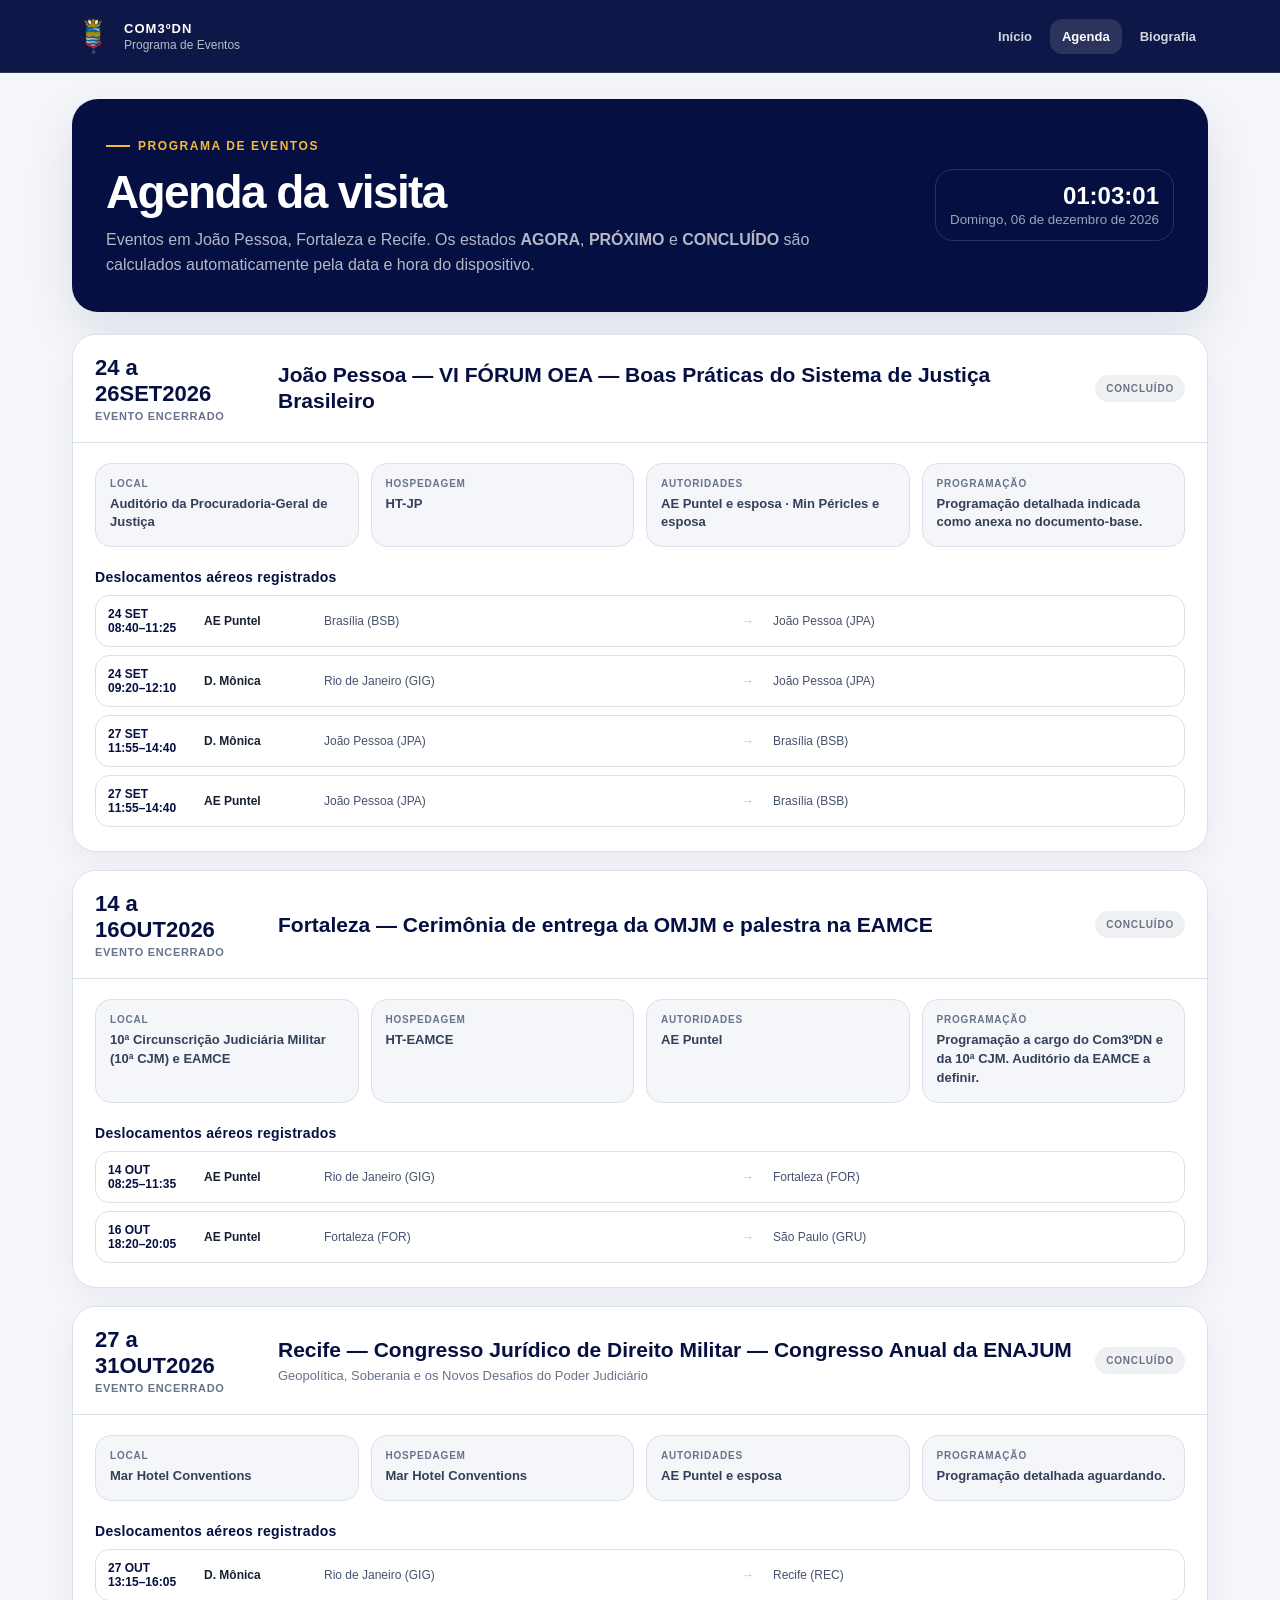
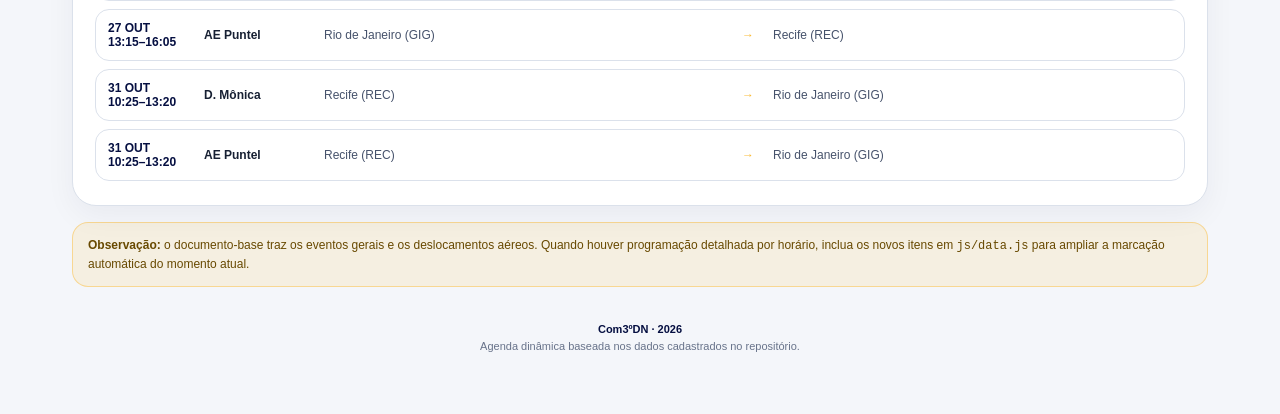
==== agenda.html @ e6db9a60 "Add files via upload" ====
<!doctype html>
<html lang="pt-BR">
<head>
  <meta charset="utf-8">
  <meta name="viewport" content="width=device-width, initial-scale=1, viewport-fit=cover">
  <meta name="theme-color" content="#050F41">
  <title>Agenda — Alte Esq Leonardo Puntel</title>
  <link rel="manifest" href="manifest.webmanifest">
  <link rel="icon" href="assets/img/marca-marinha.png">
  <link rel="stylesheet" href="css/styles.css">
</head>
<body data-page="agenda">
<a class="skip-link" href="#conteudo">Ir para o conteúdo</a>
<header class="site-header">
  <div class="header-inner">
    <div class="brand-mini"><img src="assets/img/brasao-com3dn.png" alt="Brasão do Comando do 3º Distrito Naval"><div><strong>Com3ºDN</strong><span>Programa de Eventos</span></div></div>
    <nav class="main-nav" aria-label="Navegação principal"><a href="index.html" data-nav="home">Início</a><a href="agenda.html" data-nav="agenda">Agenda</a><a href="biografia.html" data-nav="bio">Biografia</a></nav>
  </div>
</header>
<main id="conteudo" class="page-shell">
  <section class="page-title-card">
    <div><div class="eyebrow">Programa de Eventos</div><h1>Agenda da visita</h1><p>Eventos em João Pessoa, Fortaleza e Recife. Os estados <strong>AGORA</strong>, <strong>PRÓXIMO</strong> e <strong>CONCLUÍDO</strong> são calculados automaticamente pela data e hora do dispositivo.</p></div>
    <div class="mini-clock"><strong data-live-clock>--:--:--</strong><small data-live-date>--</small></div>
  </section>
  <div id="agenda-stack" class="agenda-stack"></div>
  <div class="notice"><strong>Observação:</strong> o documento-base traz os eventos gerais e os deslocamentos aéreos. Quando houver programação detalhada por horário, inclua os novos itens em <code>js/data.js</code> para ampliar a marcação automática do momento atual.</div>
  <footer class="site-footer"><strong>Com3ºDN · 2026</strong><br>Agenda dinâmica baseada nos dados cadastrados no repositório.</footer>
</main>
<script src="js/data.js"></script>
<script src="js/app.js"></script>
</body>
</html>
---- css/styles.css ----
:root {
  --navy: #050f41;
  --navy-2: #0a1a59;
  --green: #079551;
  --gold: #fab932;
  --red: #c42126;
  --bg: #f4f6fa;
  --surface: #ffffff;
  --surface-2: #eef2f8;
  --text: #172033;
  --muted: #68738a;
  --line: #dbe1eb;
  --shadow: 0 18px 48px rgba(5, 15, 65, 0.10);
  --radius: 22px;
  --header-h: 72px;
}

* { box-sizing: border-box; }
html { scroll-behavior: smooth; }
body {
  margin: 0;
  background: var(--bg);
  color: var(--text);
  font-family: Roboto, Arial, Helvetica, sans-serif;
  -webkit-font-smoothing: antialiased;
  text-rendering: optimizeLegibility;
}

img { max-width: 100%; display: block; }
a { color: inherit; }
button, a { -webkit-tap-highlight-color: transparent; }

.skip-link {
  position: absolute;
  left: -999px;
  top: 0;
  z-index: 9999;
  background: #fff;
  color: var(--navy);
  padding: 12px 18px;
}
.skip-link:focus { left: 12px; top: 12px; }

.site-header {
  position: sticky;
  top: 0;
  z-index: 50;
  min-height: var(--header-h);
  background: rgba(5, 15, 65, .96);
  backdrop-filter: blur(12px);
  color: #fff;
  border-bottom: 1px solid rgba(255,255,255,.12);
}
.header-inner {
  max-width: 1180px;
  margin: 0 auto;
  min-height: var(--header-h);
  display: flex;
  align-items: center;
  gap: 18px;
  padding: 10px 22px;
}
.brand-mini {
  display: flex;
  align-items: center;
  gap: 10px;
  min-width: 0;
}
.brand-mini img {
  width: 42px;
  height: 42px;
  object-fit: contain;
}
.brand-mini strong {
  display: block;
  font-size: 13px;
  letter-spacing: .08em;
  text-transform: uppercase;
}
.brand-mini span {
  display: block;
  color: rgba(255,255,255,.70);
  font-size: 12px;
  margin-top: 2px;
}
.main-nav {
  margin-left: auto;
  display: flex;
  gap: 6px;
  align-items: center;
}
.main-nav a {
  color: rgba(255,255,255,.82);
  text-decoration: none;
  font-weight: 700;
  font-size: 13px;
  padding: 10px 12px;
  border-radius: 12px;
}
.main-nav a:hover, .main-nav a[aria-current="page"] {
  background: rgba(255,255,255,.12);
  color: #fff;
}

.page-shell {
  max-width: 1180px;
  margin: 0 auto;
  padding: 26px 22px 60px;
}

.hero {
  overflow: hidden;
  position: relative;
  background: var(--navy);
  color: #fff;
  border-radius: 30px;
  box-shadow: var(--shadow);
  min-height: 520px;
  display: grid;
  grid-template-columns: 1.25fr .75fr;
}
.hero::before {
  content: "";
  position: absolute;
  inset: auto -120px -210px auto;
  width: 560px;
  height: 560px;
  border-radius: 50%;
  border: 90px solid rgba(250,185,50,.08);
}
.hero-copy {
  padding: 58px 48px 44px;
  display: flex;
  flex-direction: column;
  position: relative;
  z-index: 2;
}
.logo-row {
  display: flex;
  align-items: center;
  gap: 18px;
  margin-bottom: 36px;
}
.logo-row .logo-cell {
  width: 70px;
  height: 70px;
  border-radius: 18px;
  display: grid;
  place-items: center;
  background: rgba(255,255,255,.96);
  padding: 8px;
  box-shadow: inset 0 0 0 1px rgba(5,15,65,.08);
}
.logo-row img { width: 100%; height: 100%; object-fit: contain; }
.eyebrow {
  display: inline-flex;
  width: fit-content;
  align-items: center;
  gap: 8px;
  text-transform: uppercase;
  letter-spacing: .13em;
  font-size: 12px;
  font-weight: 800;
  color: var(--gold);
  margin-bottom: 12px;
}
.eyebrow::before { content: ""; width: 24px; height: 2px; background: currentColor; }
.hero h1 {
  margin: 0;
  font-size: clamp(36px, 5vw, 66px);
  line-height: .98;
  letter-spacing: -.045em;
  max-width: 770px;
}
.hero h1 small {
  display: block;
  margin-top: 14px;
  font-size: clamp(18px, 2vw, 25px);
  line-height: 1.25;
  letter-spacing: -.02em;
  color: rgba(255,255,255,.82);
  font-weight: 500;
}
.hero-role {
  margin: 24px 0 0;
  font-size: 17px;
  line-height: 1.55;
  color: rgba(255,255,255,.78);
  max-width: 660px;
}
.hero-live {
  margin-top: auto;
  padding-top: 32px;
  display: flex;
  gap: 12px;
  align-items: stretch;
  flex-wrap: wrap;
}
.live-clock {
  min-width: 195px;
  border: 1px solid rgba(255,255,255,.18);
  background: rgba(255,255,255,.08);
  border-radius: 18px;
  padding: 14px 16px;
}
.live-clock .label, .live-date .label {
  text-transform: uppercase;
  letter-spacing: .11em;
  font-size: 10px;
  font-weight: 800;
  color: rgba(255,255,255,.62);
}
.live-clock strong {
  display: block;
  font-variant-numeric: tabular-nums;
  font-size: 28px;
  margin-top: 4px;
}
.live-clock small, .live-date small {
  color: rgba(255,255,255,.66);
  font-size: 11px;
}
.live-date {
  min-width: 220px;
  flex: 1;
  border: 1px solid rgba(255,255,255,.18);
  border-radius: 18px;
  padding: 14px 16px;
}
.live-date strong { display: block; margin-top: 6px; font-size: 14px; line-height: 1.35; }

.hero-photo {
  position: relative;
  min-height: 520px;
  display: flex;
  align-items: flex-end;
  justify-content: center;
  background: linear-gradient(180deg, rgba(255,255,255,.02), rgba(255,255,255,.08));
}
.hero-photo::after {
  content: "";
  position: absolute;
  left: 0;
  right: 0;
  bottom: 0;
  height: 44%;
  background: linear-gradient(180deg, transparent, rgba(5,15,65,.42));
}
.hero-photo img {
  width: min(100%, 470px);
  max-height: 520px;
  object-fit: contain;
  object-position: bottom center;
  position: relative;
  z-index: 1;
}
.photo-caption {
  position: absolute;
  z-index: 3;
  left: 20px;
  right: 20px;
  bottom: 18px;
  padding: 12px 14px;
  border: 1px solid rgba(255,255,255,.15);
  border-radius: 14px;
  background: rgba(5,15,65,.58);
  backdrop-filter: blur(12px);
  font-size: 12px;
  color: rgba(255,255,255,.78);
}

.section { margin-top: 26px; }
.section-head {
  display: flex;
  align-items: flex-end;
  justify-content: space-between;
  gap: 18px;
  margin: 0 2px 14px;
}
.section-head h2 {
  margin: 0;
  font-size: 24px;
  letter-spacing: -.025em;
  color: var(--navy);
}
.section-head p { margin: 3px 0 0; color: var(--muted); font-size: 13px; }

.now-next-grid {
  display: grid;
  grid-template-columns: 1fr 1fr;
  gap: 16px;
}
.moment-card {
  background: var(--surface);
  border: 1px solid var(--line);
  border-radius: var(--radius);
  padding: 20px;
  box-shadow: 0 10px 30px rgba(5,15,65,.06);
  min-height: 164px;
  position: relative;
  overflow: hidden;
}
.moment-card.current { border-left: 5px solid var(--green); }
.moment-card.next { border-left: 5px solid var(--gold); }
.moment-card .moment-label {
  text-transform: uppercase;
  letter-spacing: .12em;
  font-size: 10px;
  font-weight: 900;
  color: var(--muted);
}
.moment-card.current .moment-label { color: var(--green); }
.moment-card.next .moment-label { color: #9b6900; }
.moment-card h3 { margin: 10px 0 8px; font-size: 19px; color: var(--navy); line-height: 1.25; }
.moment-card p { margin: 0; color: var(--muted); font-size: 13px; line-height: 1.5; }
.moment-card .moment-meta { margin-top: 14px; display: flex; gap: 8px; flex-wrap: wrap; }

.chip {
  display: inline-flex;
  align-items: center;
  gap: 6px;
  border-radius: 999px;
  padding: 7px 10px;
  background: var(--surface-2);
  color: #44506a;
  font-size: 11px;
  font-weight: 800;
  border: 1px solid var(--line);
}
.chip.green { background: rgba(7,149,81,.10); color: #06733f; border-color: rgba(7,149,81,.20); }
.chip.gold { background: rgba(250,185,50,.16); color: #7b5600; border-color: rgba(250,185,50,.30); }
.chip.navy { background: rgba(5,15,65,.08); color: var(--navy); border-color: rgba(5,15,65,.14); }

.event-grid {
  display: grid;
  grid-template-columns: repeat(3, minmax(0, 1fr));
  gap: 16px;
}
.event-card {
  background: var(--surface);
  border: 1px solid var(--line);
  border-radius: var(--radius);
  overflow: hidden;
  box-shadow: 0 12px 34px rgba(5,15,65,.06);
  display: flex;
  flex-direction: column;
  min-height: 390px;
}
.event-card-top {
  background: var(--navy);
  color: #fff;
  padding: 20px;
  position: relative;
}
.event-card-top::after {
  content: "";
  position: absolute;
  height: 4px;
  left: 0; right: 0; bottom: 0;
  background: var(--gold);
}
.event-card .city {
  display: flex;
  align-items: center;
  gap: 8px;
  text-transform: uppercase;
  letter-spacing: .10em;
  font-weight: 900;
  font-size: 11px;
  color: var(--gold);
}
.event-card h3 { margin: 12px 0 0; font-size: 20px; line-height: 1.25; }
.event-card-body { padding: 18px 20px 20px; display: flex; flex-direction: column; flex: 1; }
.event-card-body dl { margin: 0; display: grid; grid-template-columns: 76px 1fr; gap: 9px 10px; }
.event-card-body dt { color: var(--muted); font-size: 11px; font-weight: 800; text-transform: uppercase; letter-spacing: .06em; }
.event-card-body dd { margin: 0; font-size: 13px; line-height: 1.45; color: #344058; }
.countdown {
  margin-top: auto;
  padding-top: 18px;
  display: flex;
  align-items: center;
  justify-content: space-between;
  gap: 10px;
}
.countdown strong { font-size: 18px; color: var(--navy); }
.event-link {
  display: inline-flex;
  align-items: center;
  justify-content: center;
  padding: 9px 12px;
  border-radius: 12px;
  background: var(--navy);
  color: #fff;
  text-decoration: none;
  font-size: 12px;
  font-weight: 800;
}
.event-link:hover { background: var(--navy-2); }

.page-title-card {
  background: var(--navy);
  color: #fff;
  border-radius: 26px;
  padding: 34px 34px;
  box-shadow: var(--shadow);
  display: flex;
  align-items: center;
  justify-content: space-between;
  gap: 24px;
}
.page-title-card h1 { margin: 0; font-size: clamp(30px, 4vw, 46px); letter-spacing: -.035em; }
.page-title-card p { margin: 9px 0 0; color: rgba(255,255,255,.70); max-width: 720px; line-height: 1.55; }
.page-title-card .mini-clock {
  flex: 0 0 auto;
  min-width: 180px;
  border: 1px solid rgba(255,255,255,.15);
  border-radius: 18px;
  padding: 12px 14px;
  text-align: right;
}
.page-title-card .mini-clock strong { display: block; font-size: 24px; font-variant-numeric: tabular-nums; }
.page-title-card .mini-clock small { color: rgba(255,255,255,.62); }

.agenda-stack { display: grid; gap: 18px; margin-top: 22px; }
.agenda-card {
  background: var(--surface);
  border: 1px solid var(--line);
  border-radius: 24px;
  overflow: hidden;
  box-shadow: 0 10px 30px rgba(5,15,65,.05);
}
.agenda-card[data-state="current"] { box-shadow: 0 0 0 2px rgba(7,149,81,.20), 0 12px 34px rgba(5,15,65,.08); }
.agenda-card[data-state="next"] { box-shadow: 0 0 0 2px rgba(250,185,50,.28), 0 12px 34px rgba(5,15,65,.08); }
.agenda-head {
  display: grid;
  grid-template-columns: 165px 1fr auto;
  gap: 18px;
  align-items: center;
  padding: 20px 22px;
  background: #fff;
  border-bottom: 1px solid var(--line);
}
.agenda-date { color: var(--navy); font-weight: 900; }
.agenda-date strong { display: block; font-size: 22px; }
.agenda-date span { display: block; margin-top: 3px; color: var(--muted); font-size: 11px; font-weight: 700; text-transform: uppercase; letter-spacing: .06em; }
.agenda-title h2 { margin: 0; color: var(--navy); font-size: 21px; line-height: 1.25; }
.agenda-title p { margin: 5px 0 0; color: var(--muted); font-size: 13px; }
.status-badge {
  border-radius: 999px;
  padding: 8px 11px;
  font-size: 10px;
  font-weight: 900;
  letter-spacing: .08em;
  text-transform: uppercase;
  background: var(--surface-2);
  color: var(--muted);
  white-space: nowrap;
}
.status-badge.current { background: rgba(7,149,81,.12); color: #06733f; }
.status-badge.next { background: rgba(250,185,50,.20); color: #7b5600; }
.status-badge.done { background: #eef0f3; color: #6a7282; }
.agenda-body { padding: 20px 22px 24px; }
.info-grid {
  display: grid;
  grid-template-columns: repeat(4, minmax(0, 1fr));
  gap: 12px;
}
.info-box {
  background: var(--bg);
  border: 1px solid var(--line);
  border-radius: 16px;
  padding: 14px;
}
.info-box .k { font-size: 10px; text-transform: uppercase; letter-spacing: .08em; font-weight: 900; color: var(--muted); }
.info-box .v { margin-top: 6px; font-size: 13px; line-height: 1.45; color: #33405a; font-weight: 700; }
.subsection-title {
  margin: 22px 0 10px;
  color: var(--navy);
  font-size: 14px;
  letter-spacing: .02em;
}
.flight-list { display: grid; gap: 8px; }
.flight-row {
  display: grid;
  grid-template-columns: 86px 110px minmax(150px, 1fr) 30px minmax(150px, 1fr);
  gap: 10px;
  align-items: center;
  border: 1px solid var(--line);
  border-radius: 14px;
  padding: 11px 12px;
  background: #fff;
  font-size: 12px;
}
.flight-row time { font-weight: 900; color: var(--navy); }
.flight-row .passenger { font-weight: 800; }
.flight-row .route { color: #46526b; }
.flight-row .arrow { color: var(--gold); font-weight: 900; text-align: center; }

.bio-layout {
  display: grid;
  grid-template-columns: 310px 1fr;
  gap: 22px;
  margin-top: 22px;
  align-items: start;
}
.bio-aside {
  position: sticky;
  top: calc(var(--header-h) + 18px);
  background: var(--navy);
  color: #fff;
  border-radius: 24px;
  overflow: hidden;
  box-shadow: var(--shadow);
}
.bio-aside .portrait { background: rgba(255,255,255,.05); min-height: 320px; display:flex; align-items:flex-end; }
.bio-aside .portrait img { width: 100%; max-height: 380px; object-fit: contain; object-position: bottom; }
.bio-aside .bio-mini { padding: 18px 18px 20px; }
.bio-aside .bio-mini h2 { margin: 0; font-size: 20px; line-height: 1.2; }
.bio-aside .bio-mini p { margin: 7px 0 0; color: rgba(255,255,255,.70); font-size: 12px; line-height: 1.5; }
.bio-aside .bio-mini a { display: inline-flex; margin-top: 14px; color: var(--gold); font-size: 12px; font-weight: 800; text-decoration: none; }
.bio-main { display: grid; gap: 16px; }
.bio-card {
  background: var(--surface);
  border: 1px solid var(--line);
  border-radius: 20px;
  padding: 20px;
  box-shadow: 0 10px 28px rgba(5,15,65,.04);
}
.bio-card h2 { margin: 0 0 12px; color: var(--navy); font-size: 20px; }
.bio-card p { color: #45516a; line-height: 1.6; font-size: 13px; }
.fact-list { display: grid; grid-template-columns: 1fr 1fr; gap: 10px; }
.fact { padding: 12px 14px; border-radius: 14px; background: var(--bg); border: 1px solid var(--line); }
.fact strong { display: block; color: var(--muted); font-size: 10px; text-transform: uppercase; letter-spacing: .07em; }
.fact span { display: block; margin-top: 5px; color: #344058; font-size: 13px; line-height: 1.45; }
.timeline { display: grid; gap: 0; }
.timeline-row { display: grid; grid-template-columns: 120px 1fr; gap: 18px; padding: 9px 0; border-bottom: 1px dashed var(--line); }
.timeline-row:last-child { border-bottom: 0; }
.timeline-row time { color: var(--green); font-weight: 900; font-size: 12px; }
.timeline-row span { color: #3c4861; font-size: 13px; }
.details-card details { border-top: 1px solid var(--line); padding: 13px 0; }
.details-card details:first-of-type { border-top: 0; padding-top: 0; }
.details-card summary { cursor: pointer; list-style: none; display:flex; justify-content:space-between; gap: 14px; color: var(--navy); font-weight: 900; font-size: 14px; }
.details-card summary::-webkit-details-marker { display:none; }
.details-card summary::after { content: "+"; color: var(--gold); font-size: 22px; line-height: 16px; }
.details-card details[open] summary::after { content: "−"; }
.plain-list { margin: 12px 0 0; padding-left: 18px; columns: 2; column-gap: 30px; }
.plain-list li { break-inside: avoid; margin: 0 0 8px; color: #46526b; font-size: 12px; line-height: 1.45; }

.site-footer {
  margin-top: 34px;
  color: var(--muted);
  font-size: 11px;
  line-height: 1.55;
  text-align: center;
}
.site-footer strong { color: var(--navy); }

.notice {
  border: 1px solid rgba(250,185,50,.45);
  background: rgba(250,185,50,.12);
  color: #684900;
  border-radius: 16px;
  padding: 13px 15px;
  font-size: 12px;
  line-height: 1.5;
  margin-top: 16px;
}

@media (max-width: 980px) {
  .hero { grid-template-columns: 1fr .66fr; }
  .hero-copy { padding: 42px 34px 34px; }
  .event-grid { grid-template-columns: 1fr; }
  .event-card { min-height: 0; }
  .info-grid { grid-template-columns: 1fr 1fr; }
  .flight-row { grid-template-columns: 80px 96px minmax(130px, 1fr) 24px minmax(130px, 1fr); }
  .bio-layout { grid-template-columns: 250px 1fr; }
}

@media (max-width: 760px) {
  :root { --header-h: 64px; }
  .header-inner { padding: 8px 14px; }
  .brand-mini img { width: 38px; height: 38px; }
  .brand-mini span { display: none; }
  .brand-mini strong { font-size: 11px; }
  .main-nav { gap: 2px; }
  .main-nav a { font-size: 11px; padding: 9px 8px; }
  .page-shell { padding: 14px 12px 46px; }
  .hero { grid-template-columns: 1fr; min-height: auto; border-radius: 24px; }
  .hero-photo { min-height: 390px; order: -1; background: rgba(255,255,255,.04); }
  .hero-photo img { max-height: 390px; }
  .photo-caption { font-size: 10px; }
  .hero-copy { padding: 28px 20px 24px; }
  .logo-row { gap: 10px; margin-bottom: 24px; }
  .logo-row .logo-cell { width: 56px; height: 56px; border-radius: 14px; }
  .hero h1 { font-size: clamp(34px, 11vw, 48px); }
  .hero-role { font-size: 14px; margin-top: 18px; }
  .hero-live { padding-top: 22px; }
  .live-clock, .live-date { min-width: 0; width: 100%; }
  .now-next-grid { grid-template-columns: 1fr; }
  .section-head { align-items: flex-start; flex-direction: column; gap: 4px; }
  .page-title-card { border-radius: 22px; padding: 24px 20px; align-items: flex-start; flex-direction: column; }
  .page-title-card .mini-clock { width: 100%; text-align: left; }
  .agenda-head { grid-template-columns: 1fr auto; gap: 8px 12px; padding: 18px 16px; }
  .agenda-date { grid-column: 1 / -1; }
  .agenda-title h2 { font-size: 18px; }
  .agenda-body { padding: 16px; }
  .info-grid { grid-template-columns: 1fr; }
  .flight-row { grid-template-columns: 1fr auto; gap: 5px 10px; padding: 12px; }
  .flight-row time { grid-column: 1; }
  .flight-row .passenger { grid-column: 2; grid-row: 1; text-align: right; }
  .flight-row .route.from { grid-column: 1 / -1; }
  .flight-row .arrow { display: none; }
  .flight-row .route.to { grid-column: 1 / -1; color: var(--navy); font-weight: 800; }
  .bio-layout { grid-template-columns: 1fr; }
  .bio-aside { position: static; }
  .bio-aside .portrait { min-height: 360px; }
  .bio-aside .portrait img { max-height: 420px; }
  .fact-list { grid-template-columns: 1fr; }
  .timeline-row { grid-template-columns: 92px 1fr; gap: 12px; }
  .plain-list { columns: 1; }
}

@media (prefers-reduced-motion: reduce) {
  html { scroll-behavior: auto; }
  * { transition: none !important; animation: none !important; }
}
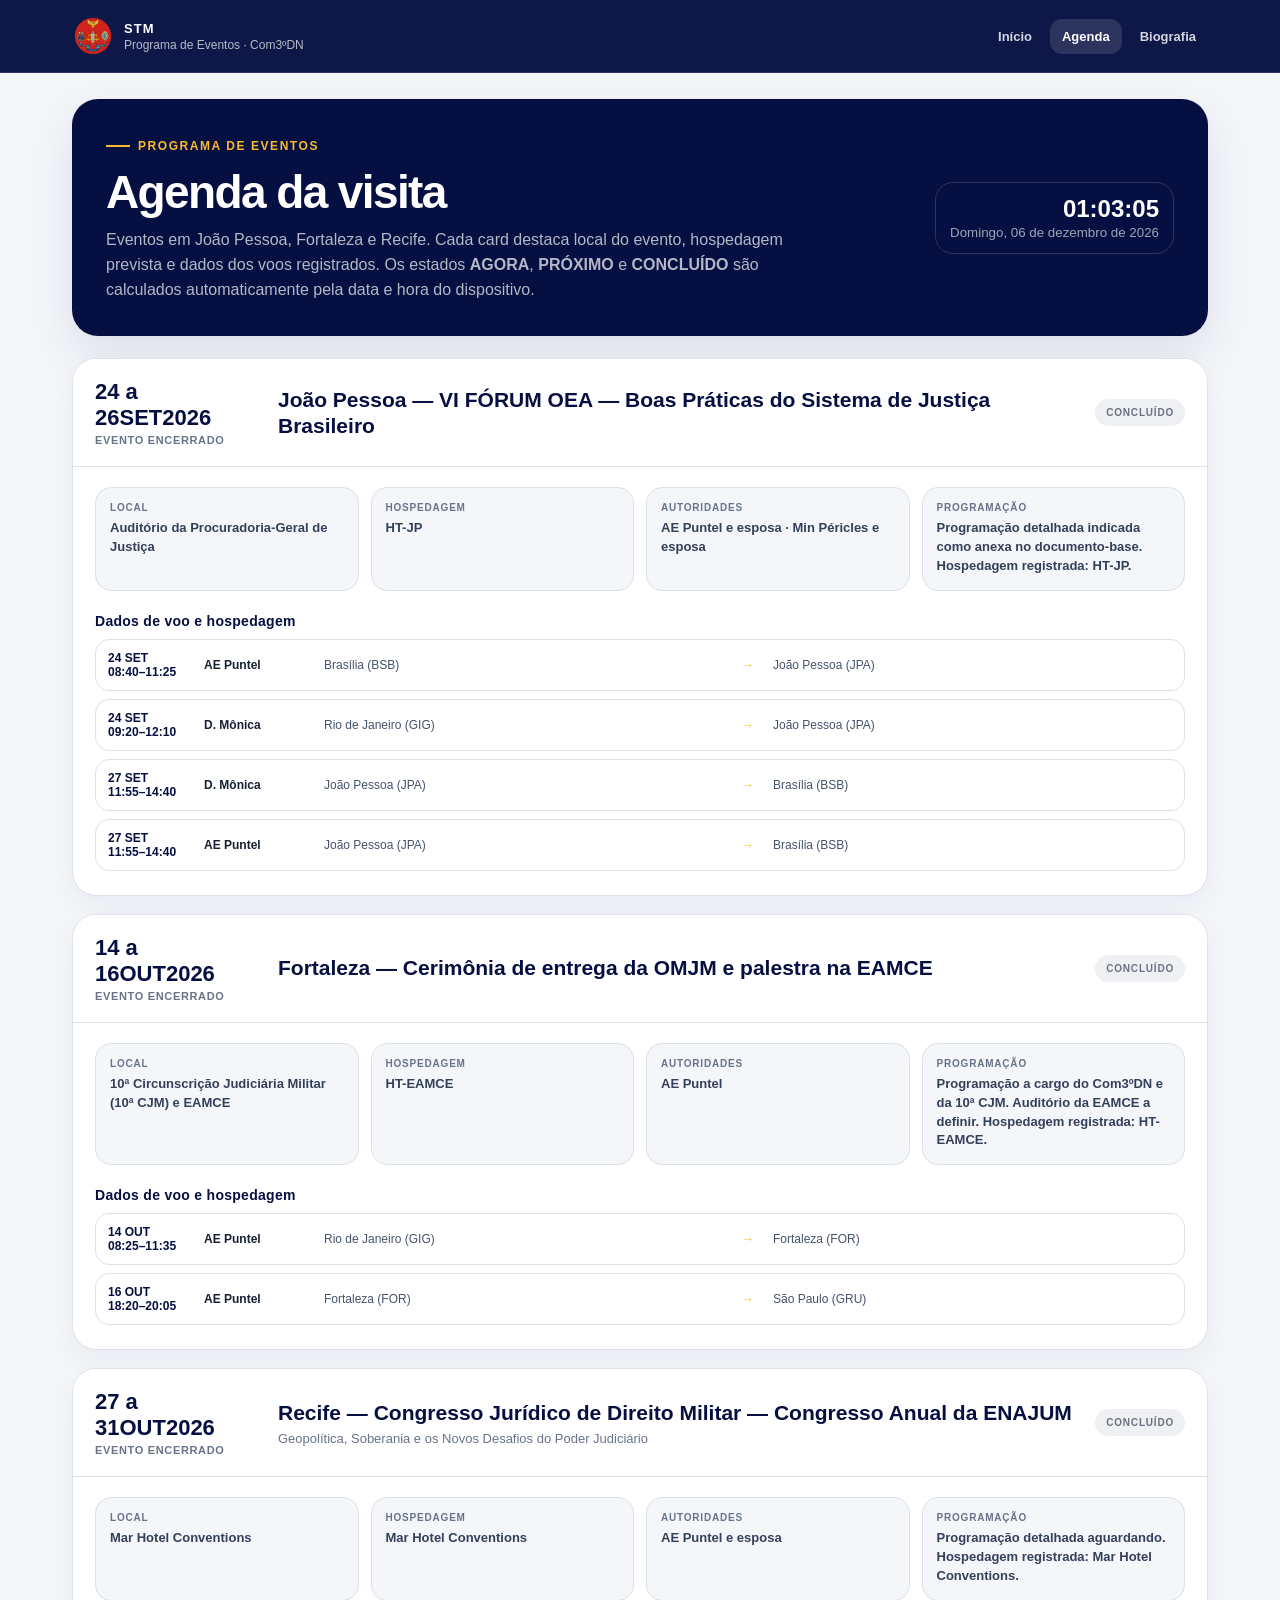
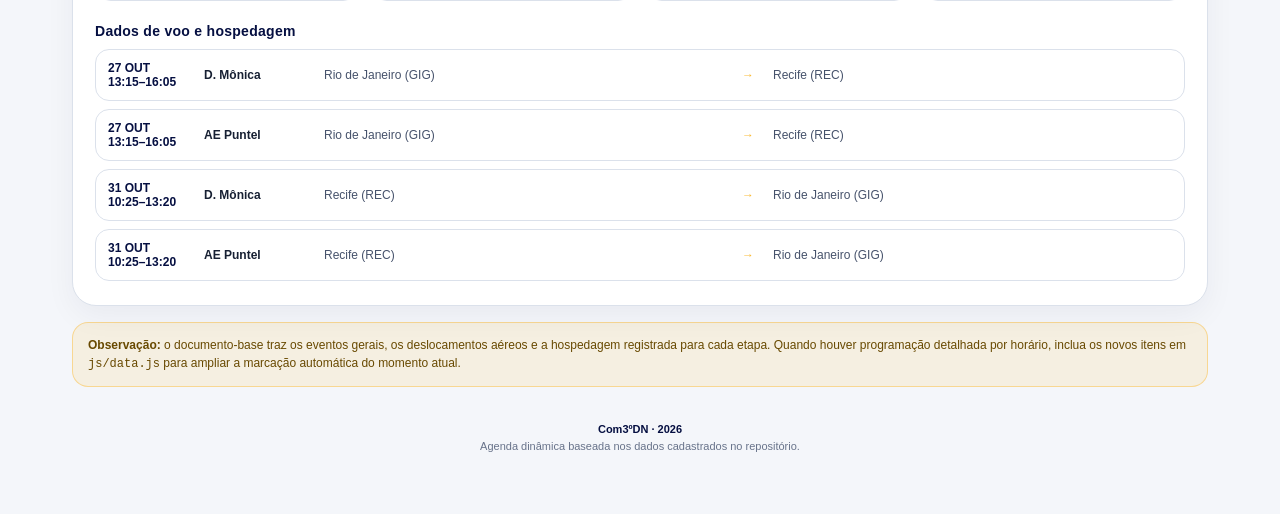
==== commit be078443: "Add files via upload" ====
--- a/agenda.html
+++ b/agenda.html
@@ -6,24 +6,24 @@
   <meta name="theme-color" content="#050F41">
   <title>Agenda — Alte Esq Leonardo Puntel</title>
   <link rel="manifest" href="manifest.webmanifest">
-  <link rel="icon" href="assets/img/marca-marinha.png">
+  <link rel="icon" href="assets/img/brasao-stm.png">
   <link rel="stylesheet" href="css/styles.css">
 </head>
 <body data-page="agenda">
 <a class="skip-link" href="#conteudo">Ir para o conteúdo</a>
 <header class="site-header">
   <div class="header-inner">
-    <div class="brand-mini"><img src="assets/img/brasao-com3dn.png" alt="Brasão do Comando do 3º Distrito Naval"><div><strong>Com3ºDN</strong><span>Programa de Eventos</span></div></div>
+    <div class="brand-mini"><img src="assets/img/brasao-stm.png" alt="Brasão do Superior Tribunal Militar"><div><strong>STM</strong><span>Programa de Eventos · Com3ºDN</span></div></div>
     <nav class="main-nav" aria-label="Navegação principal"><a href="index.html" data-nav="home">Início</a><a href="agenda.html" data-nav="agenda">Agenda</a><a href="biografia.html" data-nav="bio">Biografia</a></nav>
   </div>
 </header>
 <main id="conteudo" class="page-shell">
   <section class="page-title-card">
-    <div><div class="eyebrow">Programa de Eventos</div><h1>Agenda da visita</h1><p>Eventos em João Pessoa, Fortaleza e Recife. Os estados <strong>AGORA</strong>, <strong>PRÓXIMO</strong> e <strong>CONCLUÍDO</strong> são calculados automaticamente pela data e hora do dispositivo.</p></div>
+    <div><div class="eyebrow">Programa de Eventos</div><h1>Agenda da visita</h1><p>Eventos em João Pessoa, Fortaleza e Recife. Cada card destaca local do evento, hospedagem prevista e dados dos voos registrados. Os estados <strong>AGORA</strong>, <strong>PRÓXIMO</strong> e <strong>CONCLUÍDO</strong> são calculados automaticamente pela data e hora do dispositivo.</p></div>
     <div class="mini-clock"><strong data-live-clock>--:--:--</strong><small data-live-date>--</small></div>
   </section>
   <div id="agenda-stack" class="agenda-stack"></div>
-  <div class="notice"><strong>Observação:</strong> o documento-base traz os eventos gerais e os deslocamentos aéreos. Quando houver programação detalhada por horário, inclua os novos itens em <code>js/data.js</code> para ampliar a marcação automática do momento atual.</div>
+  <div class="notice"><strong>Observação:</strong> o documento-base traz os eventos gerais, os deslocamentos aéreos e a hospedagem registrada para cada etapa. Quando houver programação detalhada por horário, inclua os novos itens em <code>js/data.js</code> para ampliar a marcação automática do momento atual.</div>
   <footer class="site-footer"><strong>Com3ºDN · 2026</strong><br>Agenda dinâmica baseada nos dados cadastrados no repositório.</footer>
 </main>
 <script src="js/data.js"></script>
--- a/css/styles.css
+++ b/css/styles.css
@@ -142,14 +142,12 @@
   margin-bottom: 36px;
 }
 .logo-row .logo-cell {
-  width: 70px;
-  height: 70px;
-  border-radius: 18px;
+  width: 78px;
+  height: 78px;
   display: grid;
   place-items: center;
-  background: rgba(255,255,255,.96);
-  padding: 8px;
-  box-shadow: inset 0 0 0 1px rgba(5,15,65,.08);
+  background: transparent;
+  padding: 0;
 }
 .logo-row img { width: 100%; height: 100%; object-fit: contain; }
 .eyebrow {
@@ -374,6 +372,11 @@
 .event-card-body dl { margin: 0; display: grid; grid-template-columns: 76px 1fr; gap: 9px 10px; }
 .event-card-body dt { color: var(--muted); font-size: 11px; font-weight: 800; text-transform: uppercase; letter-spacing: .06em; }
 .event-card-body dd { margin: 0; font-size: 13px; line-height: 1.45; color: #344058; }
+.event-card-flights { margin-top: 14px; }
+.event-card-flights strong { display:block; font-size:11px; text-transform:uppercase; letter-spacing:.07em; color:var(--muted); margin-bottom:8px; }
+.event-card-flights ul { list-style:none; margin:0; padding:0; display:grid; gap:7px; }
+.event-card-flights li { font-size:12px; line-height:1.45; color:#33405a; background:var(--bg); border:1px solid var(--line); border-radius:12px; padding:8px 10px; }
+.event-card-flights li b { color: var(--navy); }
 .countdown {
   margin-top: auto;
   padding-top: 18px;
@@ -591,7 +594,7 @@
   .photo-caption { font-size: 10px; }
   .hero-copy { padding: 28px 20px 24px; }
   .logo-row { gap: 10px; margin-bottom: 24px; }
-  .logo-row .logo-cell { width: 56px; height: 56px; border-radius: 14px; }
+  .logo-row .logo-cell { width: 56px; height: 56px; }
   .hero h1 { font-size: clamp(34px, 11vw, 48px); }
   .hero-role { font-size: 14px; margin-top: 18px; }
   .hero-live { padding-top: 22px; }
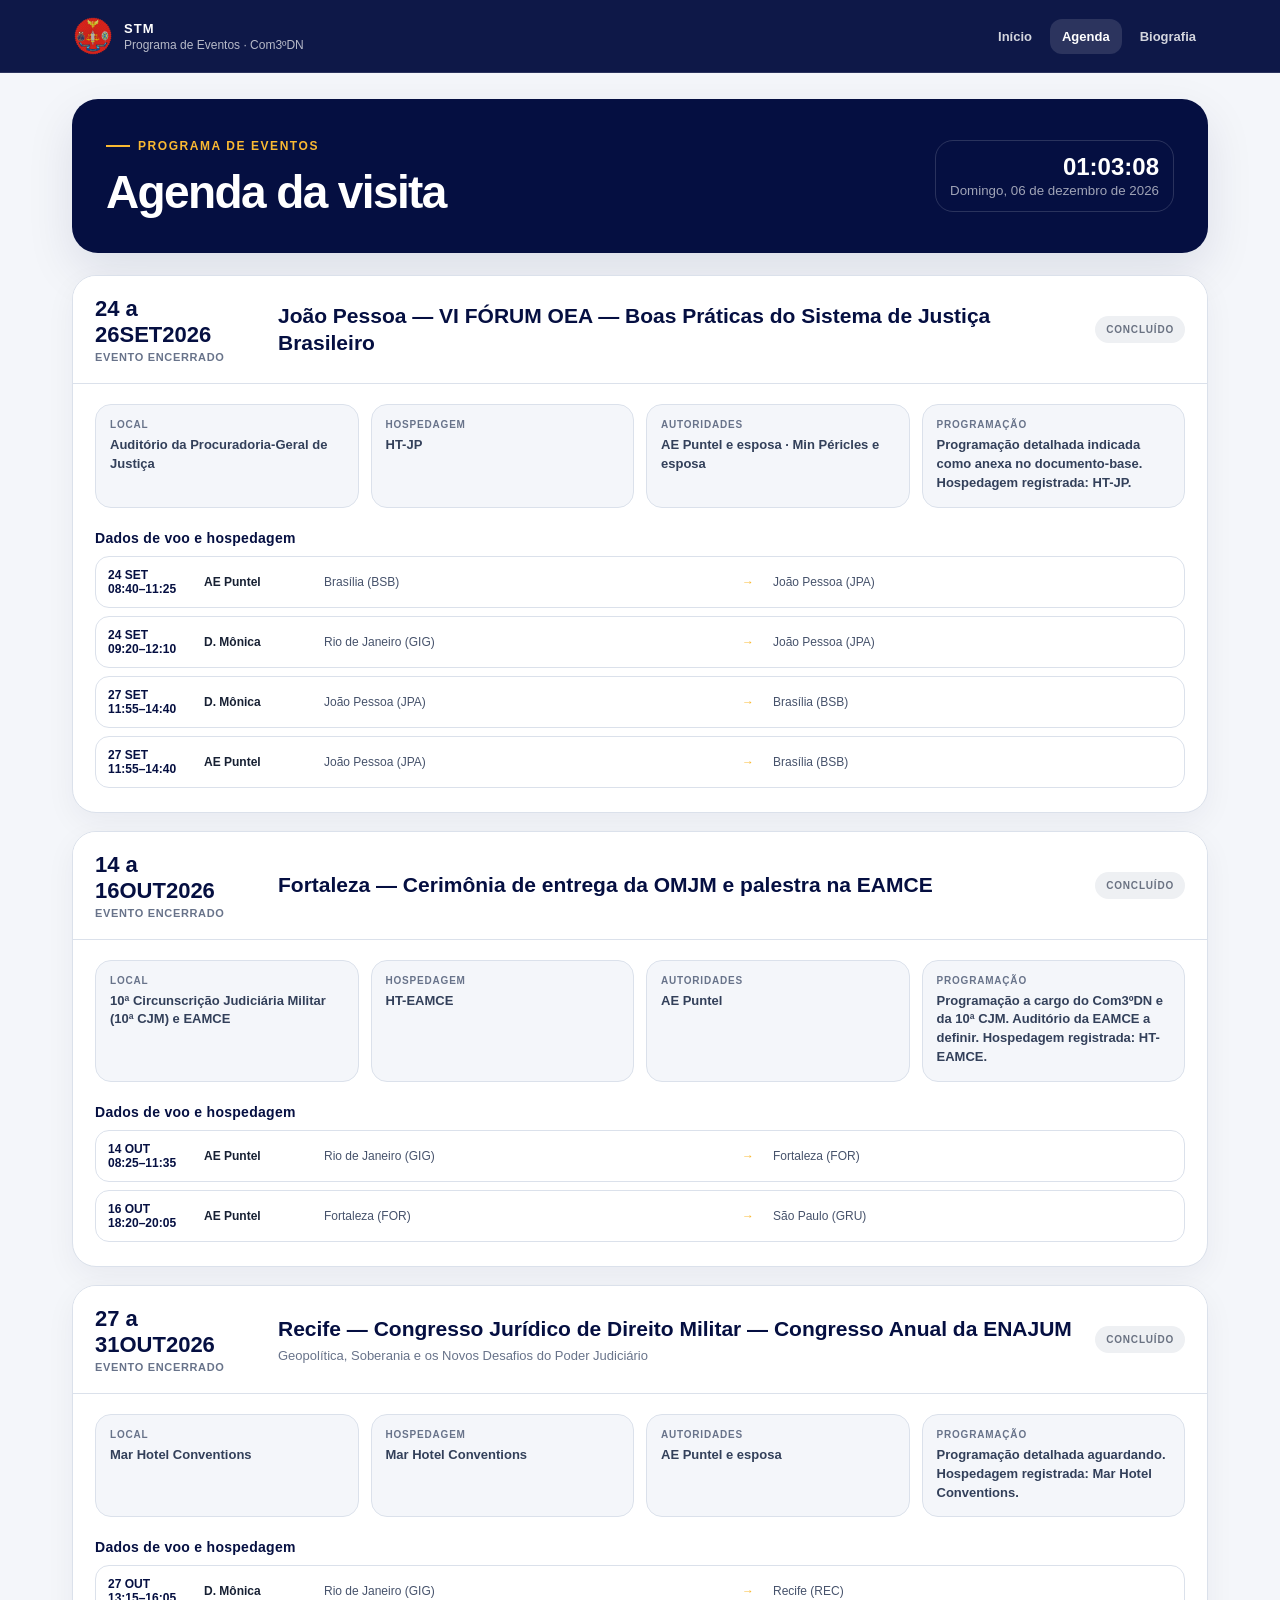
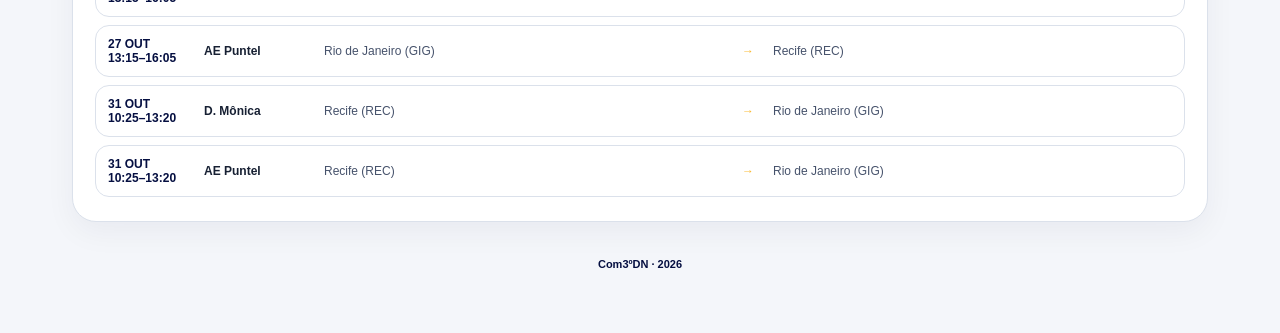
==== commit 84a3a30a: "Add files via upload" ====
--- a/agenda.html
+++ b/agenda.html
@@ -18,13 +18,12 @@
   </div>
 </header>
 <main id="conteudo" class="page-shell">
-  <section class="page-title-card">
-    <div><div class="eyebrow">Programa de Eventos</div><h1>Agenda da visita</h1><p>Eventos em João Pessoa, Fortaleza e Recife. Cada card destaca local do evento, hospedagem prevista e dados dos voos registrados. Os estados <strong>AGORA</strong>, <strong>PRÓXIMO</strong> e <strong>CONCLUÍDO</strong> são calculados automaticamente pela data e hora do dispositivo.</p></div>
+  <section class="page-title-card page-title-card-simple">
+    <div><div class="eyebrow">Programa de Eventos</div><h1>Agenda da visita</h1></div>
     <div class="mini-clock"><strong data-live-clock>--:--:--</strong><small data-live-date>--</small></div>
   </section>
   <div id="agenda-stack" class="agenda-stack"></div>
-  <div class="notice"><strong>Observação:</strong> o documento-base traz os eventos gerais, os deslocamentos aéreos e a hospedagem registrada para cada etapa. Quando houver programação detalhada por horário, inclua os novos itens em <code>js/data.js</code> para ampliar a marcação automática do momento atual.</div>
-  <footer class="site-footer"><strong>Com3ºDN · 2026</strong><br>Agenda dinâmica baseada nos dados cadastrados no repositório.</footer>
+  <footer class="site-footer"><strong>Com3ºDN · 2026</strong></footer>
 </main>
 <script src="js/data.js"></script>
 <script src="js/app.js"></script>
--- a/css/styles.css
+++ b/css/styles.css
@@ -149,7 +149,42 @@
   background: transparent;
   padding: 0;
 }
-.logo-row img { width: 100%; height: 100%; object-fit: contain; }
+.logo-row img { width: 100%; height: 100%; object-fit: contain; transform-origin: center; }
+.logo-row .logo-stm { transform: scale(.98); }
+.logo-row .logo-mb { transform: scale(.98); }
+.logo-row .logo-com3dn { transform: scale(1.75); }
+.hero-menu {
+  display: none;
+  grid-template-columns: repeat(2, minmax(0, 1fr));
+  gap: 10px;
+  margin-top: 20px;
+}
+.hero-menu-item {
+  min-height: 86px;
+  display: flex;
+  flex-direction: column;
+  justify-content: center;
+  gap: 3px;
+  padding: 13px 14px;
+  border: 1px solid rgba(255,255,255,.16);
+  border-radius: 16px;
+  background: rgba(255,255,255,.07);
+  text-decoration: none;
+  color: #fff;
+}
+.hero-menu-item:active { background: rgba(255,255,255,.14); }
+.hero-menu-kicker {
+  color: var(--gold);
+  text-transform: uppercase;
+  letter-spacing: .10em;
+  font-size: 9px;
+  font-weight: 900;
+}
+.hero-menu-item strong { font-size: 16px; line-height: 1.15; }
+.hero-menu-item small { color: rgba(255,255,255,.62); font-size: 10px; line-height: 1.3; }
+.hero-identity { display: block; }
+.hero-heading { min-width: 0; }
+.hero-mobile-photo { display: none; }
 .eyebrow {
   display: inline-flex;
   width: fit-content;
@@ -163,6 +198,9 @@
   margin-bottom: 12px;
 }
 .eyebrow::before { content: ""; width: 24px; height: 2px; background: currentColor; }
+.hero h1 .rank-line,
+.hero h1 .name-line { display: block; }
+.hero h1 .name-line { margin-top: 2px; }
 .hero h1 {
   margin: 0;
   font-size: clamp(36px, 5vw, 66px);
@@ -570,8 +608,6 @@
 }
 
 @media (max-width: 980px) {
-  .hero { grid-template-columns: 1fr .66fr; }
-  .hero-copy { padding: 42px 34px 34px; }
   .event-grid { grid-template-columns: 1fr; }
   .event-card { min-height: 0; }
   .info-grid { grid-template-columns: 1fr 1fr; }
@@ -579,27 +615,100 @@
   .bio-layout { grid-template-columns: 250px 1fr; }
 }
 
+/* Mobile/tablet-first: a primeira dobra privilegia identidade, título e menu. */
+@media (max-width: 900px) {
+  .page-shell { padding-top: 16px; }
+  .hero {
+    grid-template-columns: 1fr;
+    min-height: auto;
+    border-radius: 26px;
+  }
+  .hero-copy {
+    order: 1;
+    padding: 28px 26px 26px;
+  }
+  .hero-photo { display: none; }
+  .photo-caption { display: none; }
+  .hero-identity {
+    display: grid;
+    grid-template-columns: minmax(0, 1fr) minmax(150px, 31%);
+    align-items: end;
+    gap: 18px;
+  }
+  .hero-mobile-photo {
+    display: flex;
+    align-items: flex-end;
+    justify-content: center;
+    align-self: stretch;
+    min-height: 205px;
+    overflow: hidden;
+    border-radius: 20px;
+    background: rgba(255,255,255,.045);
+    border: 1px solid rgba(255,255,255,.10);
+  }
+  .hero-mobile-photo img {
+    width: 100%;
+    height: 100%;
+    max-height: 245px;
+    object-fit: contain;
+    object-position: bottom center;
+  }
+  .logo-row {
+    justify-content: center;
+    gap: 18px;
+    margin-bottom: 22px;
+  }
+  .logo-row .logo-cell { width: 66px; height: 66px; }
+  .logo-row .logo-com3dn { transform: scale(1.80); }
+  .hero-menu { display: grid; }
+  .hero h1 { max-width: 760px; font-size: clamp(30px, 5.8vw, 43px); line-height: 1.02; }
+  .hero h1 small { font-size: clamp(15px, 2.3vw, 20px); margin-top: 10px; }
+  .hero-live { margin-top: 20px; padding-top: 0; }
+}
+
 @media (max-width: 760px) {
-  :root { --header-h: 64px; }
-  .header-inner { padding: 8px 14px; }
+  :root { --header-h: 62px; }
+  .header-inner { padding: 7px 12px; gap: 8px; }
   .brand-mini img { width: 38px; height: 38px; }
   .brand-mini span { display: none; }
-  .brand-mini strong { font-size: 11px; }
-  .main-nav { gap: 2px; }
-  .main-nav a { font-size: 11px; padding: 9px 8px; }
-  .page-shell { padding: 14px 12px 46px; }
-  .hero { grid-template-columns: 1fr; min-height: auto; border-radius: 24px; }
-  .hero-photo { min-height: 390px; order: -1; background: rgba(255,255,255,.04); }
-  .hero-photo img { max-height: 390px; }
-  .photo-caption { font-size: 10px; }
-  .hero-copy { padding: 28px 20px 24px; }
-  .logo-row { gap: 10px; margin-bottom: 24px; }
-  .logo-row .logo-cell { width: 56px; height: 56px; }
-  .hero h1 { font-size: clamp(34px, 11vw, 48px); }
-  .hero-role { font-size: 14px; margin-top: 18px; }
-  .hero-live { padding-top: 22px; }
-  .live-clock, .live-date { min-width: 0; width: 100%; }
+  .brand-mini strong { font-size: 12px; }
+  .main-nav { gap: 1px; }
+  .main-nav a { font-size: 10.5px; padding: 9px 8px; }
+  .page-shell { padding: 10px 10px 44px; }
+  .hero { border-radius: 22px; }
+  .hero-copy { padding: 24px 18px 22px; }
+  .logo-row { gap: 14px; margin-bottom: 20px; }
+  .logo-row .logo-cell { width: 58px; height: 58px; }
+  .logo-row .logo-com3dn { transform: scale(1.82); }
+  .eyebrow { font-size: 10px; margin-bottom: 9px; }
+  .eyebrow::before { width: 20px; }
+  .hero-identity {
+    grid-template-columns: minmax(0, 1fr) minmax(112px, 34%);
+    gap: 12px;
+    align-items: end;
+  }
+  .hero-mobile-photo { min-height: 176px; border-radius: 16px; }
+  .hero-mobile-photo img { max-height: 205px; }
+  .hero h1 { font-size: clamp(25px, 7.2vw, 34px); line-height: 1.03; letter-spacing: -.035em; }
+  .hero h1 small { font-size: 14px; margin-top: 8px; line-height: 1.25; }
+  .hero-role {
+    margin-top: 14px;
+    font-size: 12.5px;
+    line-height: 1.5;
+    display: -webkit-box;
+    -webkit-line-clamp: 3;
+    -webkit-box-orient: vertical;
+    overflow: hidden;
+  }
+  .hero-menu { gap: 8px; margin-top: 17px; }
+  .hero-menu-item { min-height: 80px; padding: 11px 12px; border-radius: 14px; }
+  .hero-menu-item strong { font-size: 15px; }
+  .hero-menu-item small { font-size: 9.5px; }
+  .hero-live { gap: 8px; margin-top: 16px; }
+  .live-clock, .live-date { min-width: 0; width: 100%; padding: 12px 13px; border-radius: 14px; }
+  .live-clock strong { font-size: 24px; }
   .now-next-grid { grid-template-columns: 1fr; }
+  .section { margin-top: 20px; }
   .section-head { align-items: flex-start; flex-direction: column; gap: 4px; }
   .page-title-card { border-radius: 22px; padding: 24px 20px; align-items: flex-start; flex-direction: column; }
   .page-title-card .mini-clock { width: 100%; text-align: left; }
@@ -616,14 +725,617 @@
   .flight-row .route.to { grid-column: 1 / -1; color: var(--navy); font-weight: 800; }
   .bio-layout { grid-template-columns: 1fr; }
   .bio-aside { position: static; }
-  .bio-aside .portrait { min-height: 360px; }
-  .bio-aside .portrait img { max-height: 420px; }
+  .bio-aside .portrait { min-height: 300px; }
+  .bio-aside .portrait img { max-height: 350px; }
   .fact-list { grid-template-columns: 1fr; }
   .timeline-row { grid-template-columns: 92px 1fr; gap: 12px; }
   .plain-list { columns: 1; }
 }
 
+@media (max-width: 390px) {
+  .header-inner { padding-inline: 9px; }
+  .main-nav a { padding-inline: 6px; }
+  .logo-row { gap: 11px; }
+  .logo-row .logo-cell { width: 54px; height: 54px; }
+  .hero-menu { grid-template-columns: 1fr 1fr; }
+  .hero-menu-item { min-height: 76px; }
+  .hero-identity { grid-template-columns: minmax(0, 1fr) 116px; gap: 10px; }
+  .hero-mobile-photo { min-height: 164px; }
+  .hero-mobile-photo img { max-height: 190px; }
+  .hero h1 { font-size: clamp(24px, 7vw, 29px); }
+  .hero h1 small { font-size: 12.5px; }
+}
+
+
+/* v5 — HOME mobile/tablet: primeira dobra limpa, com menu como elemento principal. */
+@media (max-width: 900px) {
+  body[data-page="home"] .page-shell {
+    padding: 10px 10px 44px;
+  }
+  body[data-page="home"] .hero {
+    border-radius: 22px;
+    min-height: auto;
+  }
+  body[data-page="home"] .hero-copy {
+    padding: 20px 18px 20px;
+  }
+  body[data-page="home"] .logo-row {
+    justify-content: flex-start;
+    gap: 15px;
+    margin-bottom: 16px;
+    min-height: 60px;
+  }
+  body[data-page="home"] .logo-row .logo-cell {
+    width: 56px;
+    height: 56px;
+  }
+  body[data-page="home"] .logo-row .logo-com3dn {
+    transform: scale(1.82);
+  }
+  body[data-page="home"] .hero-identity {
+    display: grid;
+    grid-template-columns: minmax(0, 1fr) 118px;
+    align-items: center;
+    gap: 12px;
+  }
+  body[data-page="home"] .hero-heading {
+    align-self: center;
+  }
+  body[data-page="home"] .eyebrow {
+    font-size: 9px;
+    margin-bottom: 7px;
+    letter-spacing: .11em;
+  }
+  body[data-page="home"] .eyebrow::before { width: 18px; }
+  body[data-page="home"] .hero h1 {
+    font-size: 25px;
+    line-height: 1.02;
+    letter-spacing: -.035em;
+    max-width: none;
+  }
+  body[data-page="home"] .hero h1 .rank-line {
+    font-size: .82em;
+    font-weight: 680;
+    color: rgba(255,255,255,.90);
+    letter-spacing: -.025em;
+  }
+  body[data-page="home"] .hero h1 .name-line {
+    margin-top: 4px;
+    font-size: 1em;
+    font-weight: 800;
+  }
+  body[data-page="home"] .hero h1 small {
+    margin-top: 8px;
+    font-size: 12.5px;
+    line-height: 1.25;
+    color: rgba(255,255,255,.72);
+  }
+  body[data-page="home"] .hero-mobile-photo {
+    display: flex;
+    width: 118px;
+    height: 148px;
+    min-height: 0;
+    align-items: flex-end;
+    justify-content: center;
+    overflow: visible;
+    border: 0;
+    border-radius: 0;
+    background: transparent;
+  }
+  body[data-page="home"] .hero-mobile-photo img {
+    width: 100%;
+    height: 100%;
+    max-height: 148px;
+    object-fit: contain;
+    object-position: bottom center;
+  }
+  body[data-page="home"] .hero-role,
+  body[data-page="home"] .hero-live {
+    display: none;
+  }
+  body[data-page="home"] .hero-menu {
+    display: grid;
+    grid-template-columns: repeat(2, minmax(0, 1fr));
+    gap: 9px;
+    margin-top: 16px;
+  }
+  body[data-page="home"] .hero-menu-item {
+    min-height: 78px;
+    padding: 12px 13px;
+    border-radius: 14px;
+    background: rgba(255,255,255,.08);
+  }
+  body[data-page="home"] .hero-menu-item strong { font-size: 15px; }
+  body[data-page="home"] .hero-menu-item small { font-size: 9.5px; }
+  body[data-page="home"] .section:first-of-type { margin-top: 18px; }
+}
+
+@media (max-width: 760px) {
+  body[data-page="home"] .site-header { min-height: 58px; }
+  body[data-page="home"] .header-inner { min-height: 58px; }
+  body[data-page="home"] .main-nav { display: none; }
+  body[data-page="home"] .brand-mini img { width: 36px; height: 36px; }
+  body[data-page="home"] .brand-mini strong { font-size: 12px; }
+  body[data-page="home"] .hero-copy { padding: 18px 16px 18px; }
+  body[data-page="home"] .logo-row {
+    gap: 12px;
+    margin-bottom: 14px;
+  }
+  body[data-page="home"] .logo-row .logo-cell { width: 52px; height: 52px; }
+  body[data-page="home"] .hero-identity {
+    grid-template-columns: minmax(0, 1fr) 106px;
+    gap: 10px;
+  }
+  body[data-page="home"] .hero-mobile-photo {
+    width: 106px;
+    height: 134px;
+  }
+  body[data-page="home"] .hero-mobile-photo img { max-height: 134px; }
+  body[data-page="home"] .hero h1 { font-size: 23px; }
+  body[data-page="home"] .hero h1 small { font-size: 11.5px; }
+  body[data-page="home"] .hero-menu { margin-top: 14px; gap: 8px; }
+  body[data-page="home"] .hero-menu-item { min-height: 72px; padding: 10px 11px; }
+  body[data-page="home"] .hero-menu-kicker { font-size: 8px; }
+  body[data-page="home"] .hero-menu-item strong { font-size: 14px; }
+  body[data-page="home"] .hero-menu-item small { font-size: 9px; }
+}
+
+@media (max-width: 390px) {
+  body[data-page="home"] .hero-identity {
+    grid-template-columns: minmax(0, 1fr) 96px;
+    gap: 8px;
+  }
+  body[data-page="home"] .hero-mobile-photo {
+    width: 96px;
+    height: 122px;
+  }
+  body[data-page="home"] .hero-mobile-photo img { max-height: 122px; }
+  body[data-page="home"] .hero h1 { font-size: 21.5px; }
+  body[data-page="home"] .hero h1 small { font-size: 10.8px; }
+  body[data-page="home"] .logo-row .logo-cell { width: 49px; height: 49px; }
+}
+
 @media (prefers-reduced-motion: reduce) {
   html { scroll-behavior: auto; }
   * { transition: none !important; animation: none !important; }
 }
+
+/* =========================================================
+   HOME — LAYOUT MOBILE/TABLET INSPIRADO NO PROGRAMA VAlte BELARMINO
+   ========================================================= */
+.landing-page {
+  min-height: 100dvh;
+  background:
+    radial-gradient(circle at 16% 10%, rgba(250,185,50,.10), transparent 23rem),
+    radial-gradient(circle at 88% 8%, rgba(7,149,81,.08), transparent 22rem),
+    linear-gradient(180deg, var(--navy) 0 61%, var(--bg) 61% 100%);
+}
+.landing-shell {
+  max-width: 960px;
+  margin: 0 auto;
+  padding: 0 12px calc(24px + env(safe-area-inset-bottom));
+}
+.landing-hero {
+  color: #fff;
+  padding: calc(18px + env(safe-area-inset-top)) 4px 24px;
+}
+.landing-logos {
+  display: flex;
+  align-items: center;
+  justify-content: center;
+  gap: 17px;
+  margin-bottom: 22px;
+  min-height: 68px;
+}
+.landing-logo-cell {
+  width: 58px;
+  height: 58px;
+  display: grid;
+  place-items: center;
+  overflow: visible;
+}
+.landing-logo-cell img {
+  width: 100%;
+  height: 100%;
+  object-fit: contain;
+  transform-origin: center;
+}
+/* +20% em relação ao ajuste anterior do Com3ºDN */
+.landing-logo-cell .landing-logo-com3dn { transform: scale(2.18); }
+.landing-kicker {
+  color: var(--gold);
+  text-transform: uppercase;
+  letter-spacing: .15em;
+  font-size: .64rem;
+  font-weight: 900;
+  margin-bottom: 7px;
+}
+.landing-kicker::before {
+  content: "";
+  display: inline-block;
+  width: 24px;
+  height: 2px;
+  background: currentColor;
+  vertical-align: middle;
+  margin-right: 8px;
+}
+.landing-hero h1 {
+  margin: 0;
+  font-size: clamp(2rem, 8.5vw, 3.1rem);
+  line-height: .98;
+  letter-spacing: -.045em;
+}
+.landing-authority-row {
+  margin-top: 18px;
+  display: grid;
+  grid-template-columns: minmax(0, 1fr) 96px;
+  gap: 14px;
+  align-items: center;
+}
+.landing-authority-copy {
+  min-width: 0;
+  display: flex;
+  flex-direction: column;
+  gap: 5px;
+}
+.landing-authority-copy strong {
+  font-size: clamp(1.18rem, 5.2vw, 1.6rem);
+  line-height: 1.06;
+  letter-spacing: -.025em;
+}
+.landing-authority-copy span {
+  color: rgba(255,255,255,.82);
+  font-size: .88rem;
+  line-height: 1.3;
+}
+.landing-authority-copy small {
+  color: rgba(255,255,255,.58);
+  font-size: .67rem;
+  line-height: 1.35;
+}
+.landing-portrait {
+  width: 96px;
+  height: 132px;
+  justify-self: end;
+  overflow: hidden;
+  border-radius: 15px 15px 8px 8px;
+  border: 2px solid rgba(255,255,255,.16);
+  background: rgba(255,255,255,.04);
+  box-shadow: 0 12px 26px rgba(0,0,0,.20);
+}
+.landing-portrait img {
+  width: 100%;
+  height: 100%;
+  object-fit: contain;
+  object-position: bottom center;
+}
+.landing-actions { padding: 0 0 10px; }
+.landing-card {
+  background: #fff;
+  border: 1px solid rgba(5,15,65,.07);
+  border-radius: 19px;
+  box-shadow: 0 10px 28px rgba(5,15,65,.10);
+  padding: 15px;
+}
+.landing-card-head {
+  display: flex;
+  align-items: flex-end;
+  justify-content: space-between;
+  gap: 10px;
+  margin-bottom: 12px;
+}
+.landing-card-kicker {
+  display: block;
+  color: var(--green);
+  text-transform: uppercase;
+  letter-spacing: .11em;
+  font-size: .59rem;
+  font-weight: 900;
+  margin-bottom: 3px;
+}
+.landing-card h2 {
+  margin: 0;
+  color: var(--navy);
+  font-size: 1.08rem;
+  line-height: 1.15;
+}
+.landing-agenda-all {
+  flex: 0 0 auto;
+  color: var(--navy);
+  background: #eef1f8;
+  border: 1px solid rgba(5,15,65,.08);
+  border-radius: 10px;
+  padding: 7px 9px;
+  font-size: .67rem;
+  font-weight: 900;
+  text-decoration: none;
+}
+.landing-grid { display: grid; gap: 8px; }
+.landing-button {
+  min-height: 72px;
+  display: grid;
+  grid-template-columns: 64px minmax(0, 1fr) auto;
+  gap: 10px;
+  align-items: center;
+  padding: 10px 11px;
+  border: 1px solid var(--line);
+  border-radius: 14px;
+  background: #fafbfd;
+  text-decoration: none;
+  color: var(--text);
+}
+.landing-button:active { background: #eef2f7; }
+.landing-date {
+  color: var(--navy);
+  font-size: 1rem;
+  line-height: .92;
+  font-weight: 950;
+  letter-spacing: -.02em;
+}
+.landing-date small {
+  display: inline-block;
+  margin-top: 5px;
+  color: var(--green);
+  font-size: .63rem;
+  letter-spacing: .08em;
+}
+.landing-button-copy {
+  min-width: 0;
+  display: flex;
+  flex-direction: column;
+  gap: 3px;
+}
+.landing-button-copy strong {
+  color: var(--navy);
+  font-size: .94rem;
+  line-height: 1.15;
+}
+.landing-button-copy small {
+  color: var(--muted);
+  font-size: .68rem;
+  line-height: 1.3;
+}
+.landing-button-meta {
+  min-width: 66px;
+  display: flex;
+  flex-direction: column;
+  align-items: flex-end;
+  gap: 4px;
+  text-align: right;
+}
+.landing-button-meta b {
+  color: var(--green);
+  font-size: .62rem;
+  line-height: 1.2;
+  text-transform: uppercase;
+}
+.landing-button-meta em {
+  min-height: 13px;
+  color: var(--navy);
+  font-style: normal;
+  font-size: .55rem;
+  font-weight: 900;
+  letter-spacing: .06em;
+  text-transform: uppercase;
+}
+.landing-button-meta em[data-state="current"] { color: var(--green); }
+.landing-button-meta em[data-state="next"] { color: #8b6100; }
+.landing-button-secondary { background: #fff; }
+.landing-profile-icon {
+  width: 44px;
+  height: 44px;
+  display: grid;
+  place-items: center;
+  border-radius: 50%;
+  background: var(--navy);
+  color: #fff;
+  font-size: 1.5rem;
+}
+.landing-arrow {
+  color: var(--navy);
+  font-size: 1.7rem;
+  line-height: 1;
+  padding-right: 4px;
+}
+.landing-footer {
+  padding: 16px 8px 4px;
+  color: var(--muted);
+  text-align: center;
+  font-size: .62rem;
+  line-height: 1.45;
+}
+.landing-footer strong { color: var(--navy); }
+
+@media (max-width: 900px) {
+  .landing-page .landing-desktop-header { display: none; }
+}
+
+@media (min-width: 600px) {
+  .landing-shell { padding-left: 20px; padding-right: 20px; }
+  .landing-hero { padding: 26px 10px 32px; }
+  .landing-logos { gap: 22px; margin-bottom: 28px; }
+  .landing-logo-cell { width: 68px; height: 68px; }
+  .landing-authority-row { grid-template-columns: minmax(0, 1fr) 118px; gap: 22px; max-width: 680px; }
+  .landing-portrait { width: 118px; height: 158px; }
+  .landing-authority-copy strong { font-size: 1.55rem; }
+  .landing-authority-copy span { font-size: .98rem; }
+  .landing-grid { grid-template-columns: 1fr 1fr; }
+  .landing-button { min-height: 86px; }
+}
+
+@media (min-width: 901px) {
+  .landing-page {
+    background:
+      radial-gradient(circle at 18% 10%, rgba(250,185,50,.09), transparent 26rem),
+      radial-gradient(circle at 82% 9%, rgba(7,149,81,.08), transparent 26rem),
+      linear-gradient(180deg, var(--navy) 0 58%, var(--bg) 58% 100%);
+  }
+  .landing-shell { padding-top: 18px; }
+  .landing-hero { padding: 32px 24px 38px; }
+  .landing-logos { justify-content: flex-start; }
+  .landing-logo-cell { width: 72px; height: 72px; }
+  .landing-hero h1 { font-size: 3.5rem; }
+  .landing-authority-row { grid-template-columns: minmax(0, 1fr) 132px; max-width: 720px; }
+  .landing-portrait { width: 132px; height: 176px; }
+  .landing-authority-copy strong { font-size: 1.7rem; }
+  .landing-card { padding: 18px; }
+  .landing-grid { grid-template-columns: repeat(2, 1fr); gap: 10px; }
+}
+
+
+/* ===== VERSION 7 — MENU PRINCIPAL LIMPO ===== */
+.landing-menu-only {
+  max-width: 820px;
+}
+.landing-hero-compact {
+  padding-bottom: 18px;
+  text-align: center;
+}
+.landing-hero-compact .landing-logos {
+  margin-bottom: 14px;
+}
+.landing-hero-compact .landing-kicker {
+  margin-left: auto;
+  margin-right: auto;
+}
+.landing-hero-compact h1 {
+  font-size: clamp(1.85rem, 8vw, 2.75rem);
+  line-height: 1;
+}
+.landing-authority-line {
+  margin: 9px auto 0;
+  color: #fff;
+  font-size: .88rem;
+  font-weight: 800;
+  line-height: 1.35;
+}
+.landing-authority-line span {
+  color: rgba(255,255,255,.68);
+  font-weight: 600;
+}
+.landing-card-menu {
+  padding: 14px;
+}
+.landing-card-head-simple {
+  margin-bottom: 10px;
+}
+.landing-grid-events {
+  grid-template-columns: 1fr;
+  gap: 9px;
+}
+.landing-event-button {
+  grid-template-columns: 62px minmax(0, 1fr) auto 16px;
+  min-height: 78px;
+  padding: 11px 12px;
+  background: #fff;
+  box-shadow: 0 4px 14px rgba(5,15,65,.035);
+}
+.landing-event-button:hover {
+  border-color: rgba(5,15,65,.18);
+  box-shadow: 0 7px 18px rgba(5,15,65,.07);
+}
+.landing-button-meta {
+  min-width: 82px;
+}
+.landing-button-meta b {
+  font-size: .72rem;
+  color: var(--green);
+  text-transform: none;
+}
+.landing-button-meta em {
+  font-size: .52rem;
+}
+.landing-chevron {
+  color: var(--navy);
+  font-size: 1.55rem;
+  line-height: 1;
+  opacity: .55;
+}
+.landing-quick-links {
+  display: grid;
+  grid-template-columns: 1fr 1fr;
+  gap: 8px;
+  margin-top: 10px;
+}
+.landing-quick-links a {
+  display: flex;
+  align-items: center;
+  justify-content: space-between;
+  min-height: 48px;
+  padding: 0 13px;
+  border-radius: 12px;
+  border: 1px solid var(--line);
+  background: #f7f9fc;
+  color: var(--navy);
+  text-decoration: none;
+  font-size: .78rem;
+  font-weight: 900;
+}
+.landing-quick-links b {
+  font-size: 1.3rem;
+  opacity: .55;
+}
+.page-title-card-simple p { display: none; }
+
+@media (max-width: 599px) {
+  .landing-page {
+    background: linear-gradient(180deg, var(--navy) 0 45%, var(--bg) 45% 100%);
+  }
+  .landing-shell {
+    padding-left: 12px;
+    padding-right: 12px;
+  }
+  .landing-hero-compact {
+    padding-top: calc(16px + env(safe-area-inset-top));
+    padding-bottom: 16px;
+  }
+  .landing-logos {
+    min-height: 54px;
+    gap: 14px;
+  }
+  .landing-logo-cell {
+    width: 52px;
+    height: 52px;
+  }
+  .landing-logo-cell .landing-logo-com3dn {
+    transform: scale(2.18);
+  }
+  .landing-authority-line {
+    max-width: 330px;
+    font-size: .76rem;
+  }
+  .landing-authority-line span {
+    display: block;
+    margin-top: 2px;
+    font-size: .68rem;
+  }
+  .landing-card {
+    border-radius: 16px;
+  }
+  .landing-card h2 {
+    font-size: 1rem;
+  }
+  .landing-event-button {
+    grid-template-columns: 55px minmax(0, 1fr) auto 12px;
+    gap: 8px;
+    min-height: 72px;
+    padding: 9px 10px;
+  }
+  .landing-date { font-size: .91rem; }
+  .landing-date small { font-size: .58rem; }
+  .landing-button-copy strong { font-size: .9rem; }
+  .landing-button-copy small { font-size: .63rem; }
+  .landing-button-meta { min-width: 73px; }
+  .landing-button-meta b { font-size: .65rem; }
+  .landing-footer { padding-top: 12px; }
+}
+
+@media (min-width: 600px) {
+  .landing-hero-compact {
+    padding-top: 28px;
+    padding-bottom: 24px;
+  }
+  .landing-grid-events {
+    grid-template-columns: 1fr;
+  }
+}
